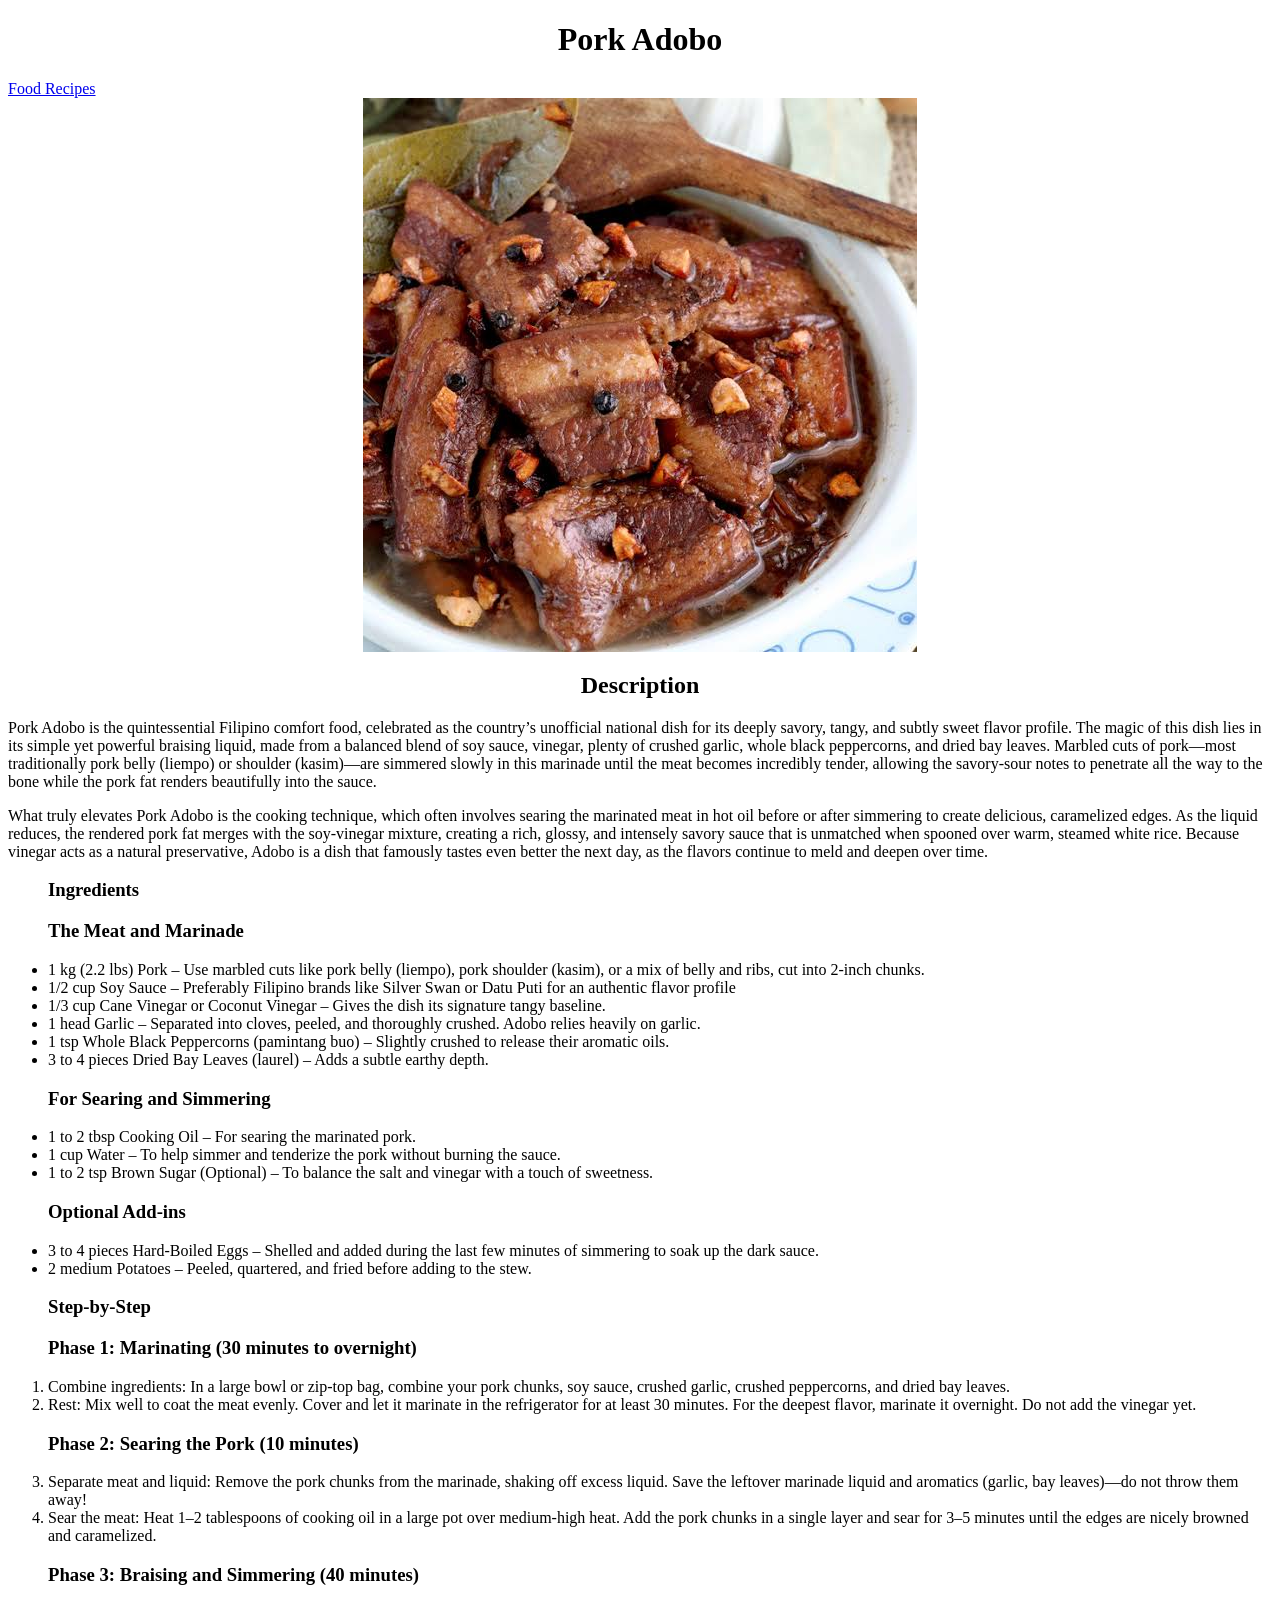
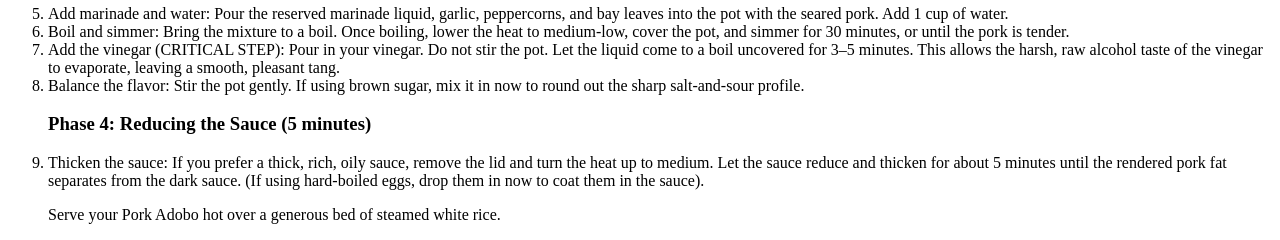
==== adobo.html @ fd629e6e "Add files via upload" ====
<!DOCTYPE html>
<html lang="en">
<head>
    <meta charset="UTF-8">
    <meta name="viewport" content="width=device-width, initial-scale=1.0">
    <title>ADOBO</title>
    <link rel="stylesheet" href="style.css">
</head>
<body>
    <h1 style="text-align: center;">Pork Adobo</h1>
    <a href="index.html">Food Recipes</a>
    <div class="image-container">
    <img src="adobo.jpeg" alt="adobo">
    </div>
    <h2 style="text-align: center;">Description</h2>
    <p>Pork Adobo is the quintessential Filipino comfort food, celebrated as the country’s unofficial national dish for its deeply savory, tangy, and subtly sweet flavor profile. The magic of this dish lies in its simple yet powerful braising liquid, made from a balanced blend of soy sauce, vinegar, plenty of crushed garlic, whole black peppercorns, and dried bay leaves. Marbled cuts of pork—most traditionally pork belly (liempo) or shoulder (kasim)—are simmered slowly in this marinade until the meat becomes incredibly tender, allowing the savory-sour notes to penetrate all the way to the bone while the pork fat renders beautifully into the sauce.</p>
    <p>What truly elevates Pork Adobo is the cooking technique, which often involves searing the marinated meat in hot oil before or after simmering to create delicious, caramelized edges. As the liquid reduces, the rendered pork fat merges with the soy-vinegar mixture, creating a rich, glossy, and intensely savory sauce that is unmatched when spooned over warm, steamed white rice. Because vinegar acts as a natural preservative, Adobo is a dish that famously tastes even better the next day, as the flavors continue to meld and deepen over time.</p>
    <ul>
        <h3>Ingredients</h3>
        <h3>The Meat and Marinade</h3>
        <li>1 kg (2.2 lbs) Pork – Use marbled cuts like pork belly (liempo), pork shoulder (kasim), or a mix of belly and ribs, cut into 2-inch chunks.</li>
        <li>1/2 cup Soy Sauce – Preferably Filipino brands like Silver Swan or Datu Puti for an authentic flavor profile</li>
        <li>1/3 cup Cane Vinegar or Coconut Vinegar – Gives the dish its signature tangy baseline.</li>
        <li>1 head Garlic – Separated into cloves, peeled, and thoroughly crushed. Adobo relies heavily on garlic.</li>
        <li>1 tsp Whole Black Peppercorns (pamintang buo) – Slightly crushed to release their aromatic oils.</li>
        <li>3 to 4 pieces Dried Bay Leaves (laurel) – Adds a subtle earthy depth.</li>
        <h3>For Searing and Simmering</h3>
        <li>1 to 2 tbsp Cooking Oil – For searing the marinated pork.</li>
        <li>1 cup Water – To help simmer and tenderize the pork without burning the sauce.</li>
        <li>1 to 2 tsp Brown Sugar (Optional) – To balance the salt and vinegar with a touch of sweetness.</li>
        <h3>Optional Add-ins</h3>
        <li>3 to 4 pieces Hard-Boiled Eggs – Shelled and added during the last few minutes of simmering to soak up the dark sauce.</li>
        <li>2 medium Potatoes – Peeled, quartered, and fried before adding to the stew.</li>
    </ul>
    <ol>
        <h3>Step-by-Step</h3>
        <h3>Phase 1: Marinating (30 minutes to overnight)</h3>
        <li>Combine ingredients: In a large bowl or zip-top bag, combine your pork chunks, soy sauce, crushed garlic, crushed peppercorns, and dried bay leaves.</li>
        <li>Rest: Mix well to coat the meat evenly. Cover and let it marinate in the refrigerator for at least 30 minutes. For the deepest flavor, marinate it overnight. Do not add the vinegar yet.</li>
        <h3>Phase 2: Searing the Pork (10 minutes)</h3>
        <li>Separate meat and liquid: Remove the pork chunks from the marinade, shaking off excess liquid. Save the leftover marinade liquid and aromatics (garlic, bay leaves)—do not throw them away!</li>
        <li>Sear the meat: Heat 1–2 tablespoons of cooking oil in a large pot over medium-high heat. Add the pork chunks in a single layer and sear for 3–5 minutes until the edges are nicely browned and caramelized.</li>
        <h3>Phase 3: Braising and Simmering (40 minutes)</h3>
        <li>Add marinade and water: Pour the reserved marinade liquid, garlic, peppercorns, and bay leaves into the pot with the seared pork. Add 1 cup of water.</li>
        <li>Boil and simmer: Bring the mixture to a boil. Once boiling, lower the heat to medium-low, cover the pot, and simmer for 30 minutes, or until the pork is tender.</li>
        <li>Add the vinegar (CRITICAL STEP): Pour in your vinegar. Do not stir the pot. Let the liquid come to a boil uncovered for 3–5 minutes. This allows the harsh, raw alcohol taste of the vinegar to evaporate, leaving a smooth, pleasant tang.</li>
        <li>Balance the flavor: Stir the pot gently. If using brown sugar, mix it in now to round out the sharp salt-and-sour profile.</li>
        <h3>Phase 4: Reducing the Sauce (5 minutes)</h3>
        <li>Thicken the sauce: If you prefer a thick, rich, oily sauce, remove the lid and turn the heat up to medium. Let the sauce reduce and thicken for about 5 minutes until the rendered pork fat separates from the dark sauce. (If using hard-boiled eggs, drop them in now to coat them in the sauce).</li>
        <p>Serve your Pork Adobo hot over a generous bed of steamed white rice.</p>
    </ol>
</body>
</html>
---- style.css ----
.image-container {
  display: flex;
  justify-content: center; 
  align-items: center;     
}
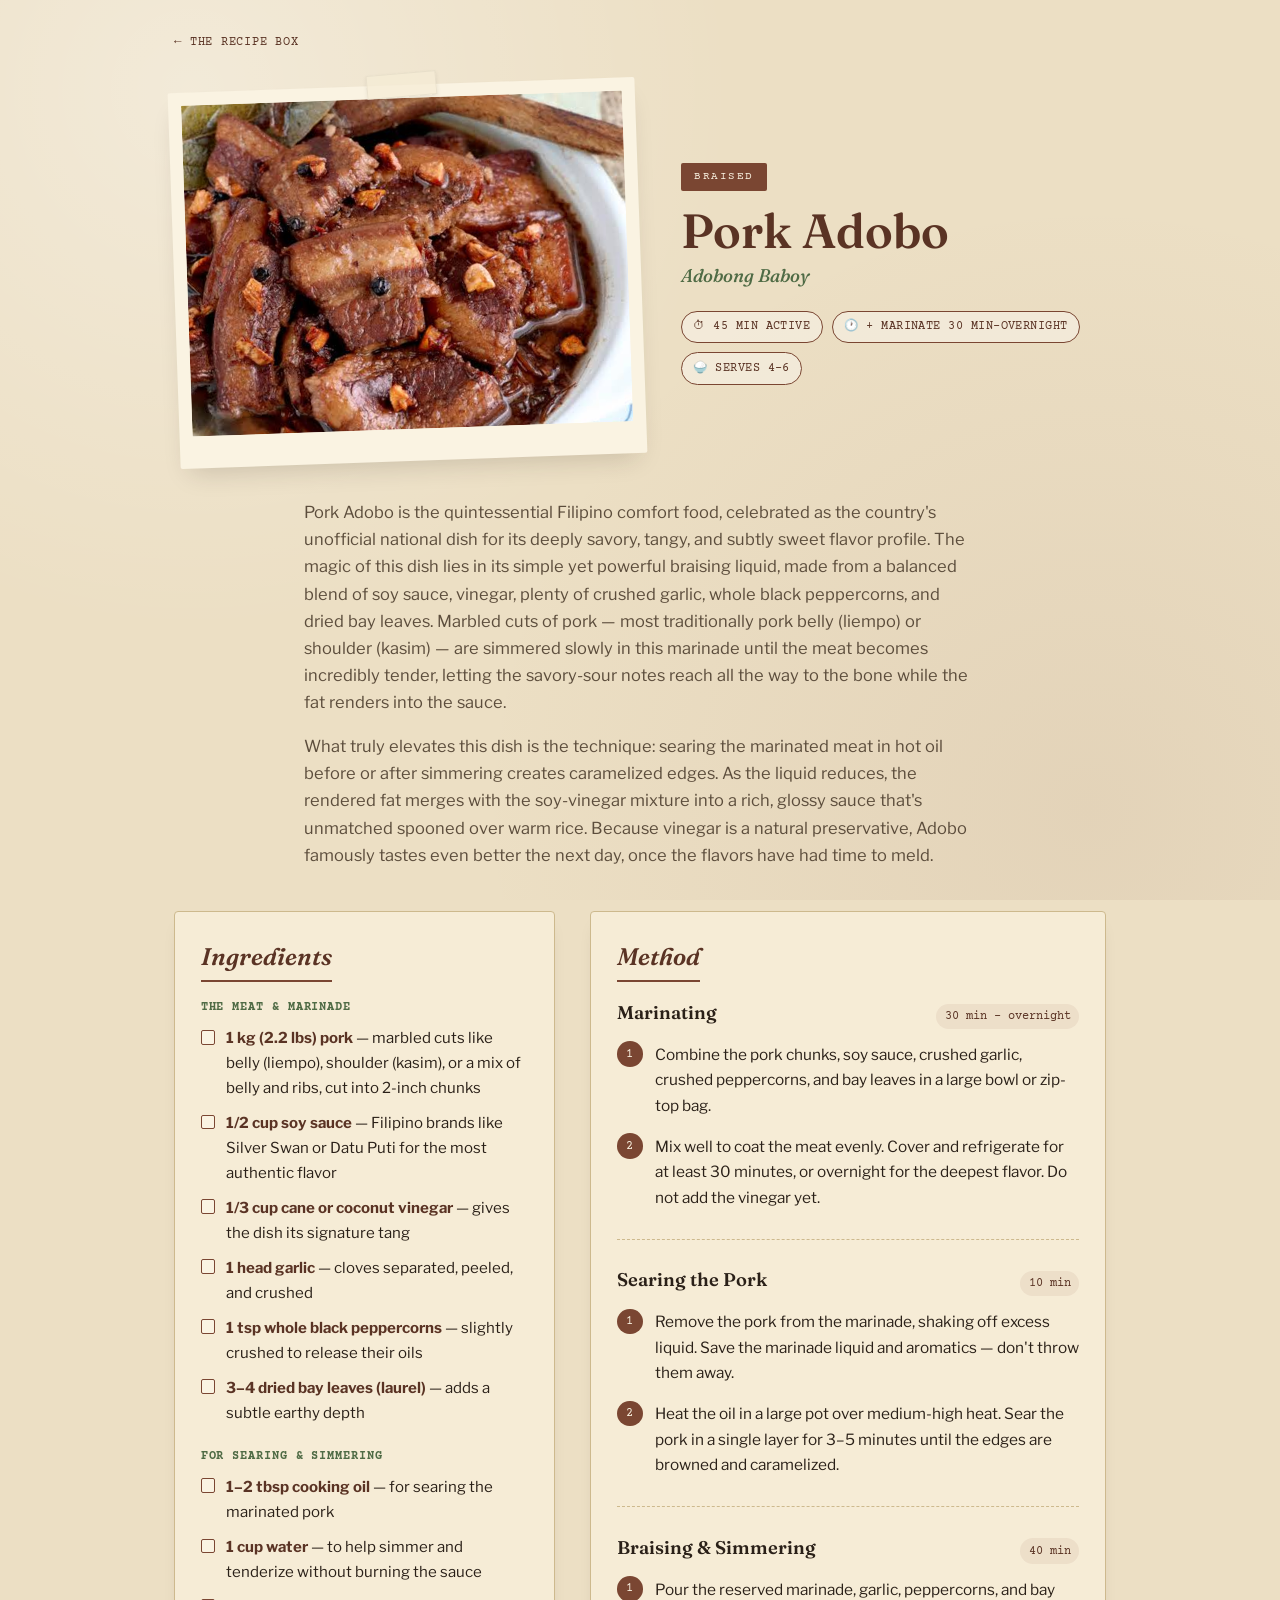
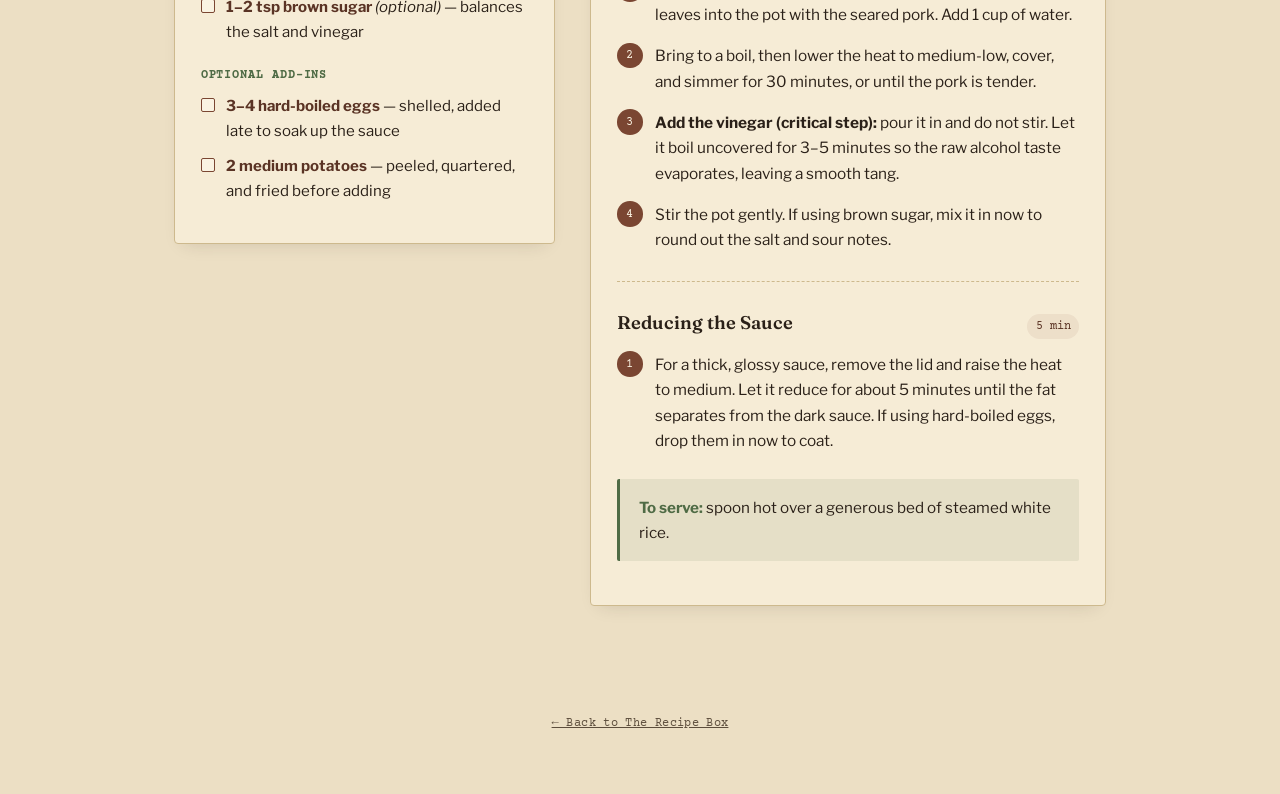
==== commit d4f97fbe: "Add files via upload" ====
--- a/adobo.html
+++ b/adobo.html
@@ -3,51 +3,125 @@
 <head>
     <meta charset="UTF-8">
     <meta name="viewport" content="width=device-width, initial-scale=1.0">
-    <title>ADOBO</title>
+    <title>Pork Adobo — The Recipe Box</title>
+    <meta name="description" content="A step-by-step recipe for Filipino pork adobo, braised in soy sauce, vinegar, and garlic.">
     <link rel="stylesheet" href="style.css">
 </head>
 <body>
-    <h1 style="text-align: center;">Pork Adobo</h1>
-    <a href="index.html">Food Recipes</a>
-    <div class="image-container">
-    <img src="adobo.jpeg" alt="adobo">
-    </div>
-    <h2 style="text-align: center;">Description</h2>
-    <p>Pork Adobo is the quintessential Filipino comfort food, celebrated as the country’s unofficial national dish for its deeply savory, tangy, and subtly sweet flavor profile. The magic of this dish lies in its simple yet powerful braising liquid, made from a balanced blend of soy sauce, vinegar, plenty of crushed garlic, whole black peppercorns, and dried bay leaves. Marbled cuts of pork—most traditionally pork belly (liempo) or shoulder (kasim)—are simmered slowly in this marinade until the meat becomes incredibly tender, allowing the savory-sour notes to penetrate all the way to the bone while the pork fat renders beautifully into the sauce.</p>
-    <p>What truly elevates Pork Adobo is the cooking technique, which often involves searing the marinated meat in hot oil before or after simmering to create delicious, caramelized edges. As the liquid reduces, the rendered pork fat merges with the soy-vinegar mixture, creating a rich, glossy, and intensely savory sauce that is unmatched when spooned over warm, steamed white rice. Because vinegar acts as a natural preservative, Adobo is a dish that famously tastes even better the next day, as the flavors continue to meld and deepen over time.</p>
-    <ul>
-        <h3>Ingredients</h3>
-        <h3>The Meat and Marinade</h3>
-        <li>1 kg (2.2 lbs) Pork – Use marbled cuts like pork belly (liempo), pork shoulder (kasim), or a mix of belly and ribs, cut into 2-inch chunks.</li>
-        <li>1/2 cup Soy Sauce – Preferably Filipino brands like Silver Swan or Datu Puti for an authentic flavor profile</li>
-        <li>1/3 cup Cane Vinegar or Coconut Vinegar – Gives the dish its signature tangy baseline.</li>
-        <li>1 head Garlic – Separated into cloves, peeled, and thoroughly crushed. Adobo relies heavily on garlic.</li>
-        <li>1 tsp Whole Black Peppercorns (pamintang buo) – Slightly crushed to release their aromatic oils.</li>
-        <li>3 to 4 pieces Dried Bay Leaves (laurel) – Adds a subtle earthy depth.</li>
-        <h3>For Searing and Simmering</h3>
-        <li>1 to 2 tbsp Cooking Oil – For searing the marinated pork.</li>
-        <li>1 cup Water – To help simmer and tenderize the pork without burning the sauce.</li>
-        <li>1 to 2 tsp Brown Sugar (Optional) – To balance the salt and vinegar with a touch of sweetness.</li>
-        <h3>Optional Add-ins</h3>
-        <li>3 to 4 pieces Hard-Boiled Eggs – Shelled and added during the last few minutes of simmering to soak up the dark sauce.</li>
-        <li>2 medium Potatoes – Peeled, quartered, and fried before adding to the stew.</li>
-    </ul>
-    <ol>
-        <h3>Step-by-Step</h3>
-        <h3>Phase 1: Marinating (30 minutes to overnight)</h3>
-        <li>Combine ingredients: In a large bowl or zip-top bag, combine your pork chunks, soy sauce, crushed garlic, crushed peppercorns, and dried bay leaves.</li>
-        <li>Rest: Mix well to coat the meat evenly. Cover and let it marinate in the refrigerator for at least 30 minutes. For the deepest flavor, marinate it overnight. Do not add the vinegar yet.</li>
-        <h3>Phase 2: Searing the Pork (10 minutes)</h3>
-        <li>Separate meat and liquid: Remove the pork chunks from the marinade, shaking off excess liquid. Save the leftover marinade liquid and aromatics (garlic, bay leaves)—do not throw them away!</li>
-        <li>Sear the meat: Heat 1–2 tablespoons of cooking oil in a large pot over medium-high heat. Add the pork chunks in a single layer and sear for 3–5 minutes until the edges are nicely browned and caramelized.</li>
-        <h3>Phase 3: Braising and Simmering (40 minutes)</h3>
-        <li>Add marinade and water: Pour the reserved marinade liquid, garlic, peppercorns, and bay leaves into the pot with the seared pork. Add 1 cup of water.</li>
-        <li>Boil and simmer: Bring the mixture to a boil. Once boiling, lower the heat to medium-low, cover the pot, and simmer for 30 minutes, or until the pork is tender.</li>
-        <li>Add the vinegar (CRITICAL STEP): Pour in your vinegar. Do not stir the pot. Let the liquid come to a boil uncovered for 3–5 minutes. This allows the harsh, raw alcohol taste of the vinegar to evaporate, leaving a smooth, pleasant tang.</li>
-        <li>Balance the flavor: Stir the pot gently. If using brown sugar, mix it in now to round out the sharp salt-and-sour profile.</li>
-        <h3>Phase 4: Reducing the Sauce (5 minutes)</h3>
-        <li>Thicken the sauce: If you prefer a thick, rich, oily sauce, remove the lid and turn the heat up to medium. Let the sauce reduce and thicken for about 5 minutes until the rendered pork fat separates from the dark sauce. (If using hard-boiled eggs, drop them in now to coat them in the sauce).</li>
-        <p>Serve your Pork Adobo hot over a generous bed of steamed white rice.</p>
-    </ol>
+    <nav class="site-nav">
+        <a class="back-link" href="index.html">← The Recipe Box</a>
+    </nav>
+
+    <section class="recipe-hero">
+        <div class="polaroid">
+            <div class="tape"></div>
+            <img src="adobo.jpeg" alt="A pot of glossy pork adobo simmering in dark soy-vinegar sauce">
+        </div>
+        <div class="intro">
+            <span class="tab">Braised</span>
+            <h1>Pork Adobo</h1>
+            <p class="native-name">Adobong Baboy</p>
+            <div class="stamp-row">
+                <span class="stamp">⏱ 45 min active</span>
+                <span class="stamp">🕐 + marinate 30 min–overnight</span>
+                <span class="stamp">🍚 Serves 4–6</span>
+            </div>
+        </div>
+    </section>
+
+    <section class="description">
+        <p>Pork Adobo is the quintessential Filipino comfort food, celebrated as the country's unofficial national dish for its deeply savory, tangy, and subtly sweet flavor profile. The magic of this dish lies in its simple yet powerful braising liquid, made from a balanced blend of soy sauce, vinegar, plenty of crushed garlic, whole black peppercorns, and dried bay leaves. Marbled cuts of pork — most traditionally pork belly (liempo) or shoulder (kasim) — are simmered slowly in this marinade until the meat becomes incredibly tender, letting the savory-sour notes reach all the way to the bone while the fat renders into the sauce.</p>
+        <p>What truly elevates this dish is the technique: searing the marinated meat in hot oil before or after simmering creates caramelized edges. As the liquid reduces, the rendered fat merges with the soy-vinegar mixture into a rich, glossy sauce that's unmatched spooned over warm rice. Because vinegar is a natural preservative, Adobo famously tastes even better the next day, once the flavors have had time to meld.</p>
+    </section>
+
+    <section class="recipe-body">
+        <div class="panel ingredients">
+            <h2>Ingredients</h2>
+
+            <div class="ing-group">
+                <h3>The Meat &amp; Marinade</h3>
+                <ul>
+                    <li><b>1 kg (2.2 lbs) pork</b> — marbled cuts like belly (liempo), shoulder (kasim), or a mix of belly and ribs, cut into 2-inch chunks</li>
+                    <li><b>1/2 cup soy sauce</b> — Filipino brands like Silver Swan or Datu Puti for the most authentic flavor</li>
+                    <li><b>1/3 cup cane or coconut vinegar</b> — gives the dish its signature tang</li>
+                    <li><b>1 head garlic</b> — cloves separated, peeled, and crushed</li>
+                    <li><b>1 tsp whole black peppercorns</b> — slightly crushed to release their oils</li>
+                    <li><b>3–4 dried bay leaves (laurel)</b> — adds a subtle earthy depth</li>
+                </ul>
+            </div>
+
+            <div class="ing-group">
+                <h3>For Searing &amp; Simmering</h3>
+                <ul>
+                    <li><b>1–2 tbsp cooking oil</b> — for searing the marinated pork</li>
+                    <li><b>1 cup water</b> — to help simmer and tenderize without burning the sauce</li>
+                    <li><b>1–2 tsp brown sugar</b> <i>(optional)</i> — balances the salt and vinegar</li>
+                </ul>
+            </div>
+
+            <div class="ing-group">
+                <h3>Optional Add-ins</h3>
+                <ul>
+                    <li><b>3–4 hard-boiled eggs</b> — shelled, added late to soak up the sauce</li>
+                    <li><b>2 medium potatoes</b> — peeled, quartered, and fried before adding</li>
+                </ul>
+            </div>
+        </div>
+
+        <div class="panel steps">
+            <h2>Method</h2>
+
+            <div class="phase">
+                <div class="phase-head">
+                    <h3>Marinating</h3>
+                    <span class="time">30 min – overnight</span>
+                </div>
+                <ol>
+                    <li>Combine the pork chunks, soy sauce, crushed garlic, crushed peppercorns, and bay leaves in a large bowl or zip-top bag.</li>
+                    <li>Mix well to coat the meat evenly. Cover and refrigerate for at least 30 minutes, or overnight for the deepest flavor. Do not add the vinegar yet.</li>
+                </ol>
+            </div>
+
+            <div class="phase">
+                <div class="phase-head">
+                    <h3>Searing the Pork</h3>
+                    <span class="time">10 min</span>
+                </div>
+                <ol>
+                    <li>Remove the pork from the marinade, shaking off excess liquid. Save the marinade liquid and aromatics — don't throw them away.</li>
+                    <li>Heat the oil in a large pot over medium-high heat. Sear the pork in a single layer for 3–5 minutes until the edges are browned and caramelized.</li>
+                </ol>
+            </div>
+
+            <div class="phase">
+                <div class="phase-head">
+                    <h3>Braising &amp; Simmering</h3>
+                    <span class="time">40 min</span>
+                </div>
+                <ol>
+                    <li>Pour the reserved marinade, garlic, peppercorns, and bay leaves into the pot with the seared pork. Add 1 cup of water.</li>
+                    <li>Bring to a boil, then lower the heat to medium-low, cover, and simmer for 30 minutes, or until the pork is tender.</li>
+                    <li><b>Add the vinegar (critical step):</b> pour it in and do not stir. Let it boil uncovered for 3–5 minutes so the raw alcohol taste evaporates, leaving a smooth tang.</li>
+                    <li>Stir the pot gently. If using brown sugar, mix it in now to round out the salt and sour notes.</li>
+                </ol>
+            </div>
+
+            <div class="phase">
+                <div class="phase-head">
+                    <h3>Reducing the Sauce</h3>
+                    <span class="time">5 min</span>
+                </div>
+                <ol>
+                    <li>For a thick, glossy sauce, remove the lid and raise the heat to medium. Let it reduce for about 5 minutes until the fat separates from the dark sauce. If using hard-boiled eggs, drop them in now to coat.</li>
+                </ol>
+            </div>
+
+            <p class="serve-note"><b>To serve:</b> spoon hot over a generous bed of steamed white rice.</p>
+        </div>
+    </section>
+
+    <footer class="site-footer">
+        <p><a href="index.html">← Back to The Recipe Box</a></p>
+    </footer>
 </body>
-</html>+</html>
--- a/style.css
+++ b/style.css
@@ -1,5 +1,583 @@
-.image-container {
-  display: flex;
-  justify-content: center; 
-  align-items: center;     
-}
+@import url('https://fonts.googleapis.com/css2?family=Fraunces:ital,opsz,wght@0,9..144,400;0,9..144,600;0,9..144,700;1,9..144,500;1,9..144,600&family=Libre+Franklin:wght@400;500;600;700&family=Courier+Prime:wght@400;700&display=swap');
+
+/* ---------------------------------------------
+   Tokens
+--------------------------------------------- */
+:root {
+  --paper: #ecdfc4;
+  --paper-light: #faf3e2;
+  --paper-card: #f6ecd6;
+  --ink: #2a2018;
+  --ink-soft: #5c4d3c;
+  --brown: #7a4632;
+  --brown-dark: #5a3324;
+  --green: #4f6b45;
+  --red: #b23a2e;
+  --line: #cdb98d;
+  --shadow: rgba(42, 32, 24, 0.18);
+
+  --font-display: 'Fraunces', serif;
+  --font-body: 'Libre Franklin', sans-serif;
+  --font-label: 'Courier Prime', monospace;
+}
+
+* {
+  box-sizing: border-box;
+}
+
+html {
+  scroll-behavior: smooth;
+}
+
+body {
+  margin: 0;
+  font-family: var(--font-body);
+  color: var(--ink);
+  background-color: var(--paper);
+  background-image:
+    radial-gradient(circle at 15% 10%, rgba(255,255,255,0.35), transparent 40%),
+    radial-gradient(circle at 85% 90%, rgba(122,70,50,0.08), transparent 45%);
+  background-attachment: fixed;
+  line-height: 1.65;
+}
+
+a {
+  color: inherit;
+}
+
+img {
+  max-width: 100%;
+  display: block;
+}
+
+/* ---------------------------------------------
+   Top nav
+--------------------------------------------- */
+.site-nav {
+  display: flex;
+  align-items: center;
+  justify-content: space-between;
+  max-width: 980px;
+  margin: 0 auto;
+  padding: 1.5rem 1.5rem 0;
+}
+
+.site-nav .mark {
+  font-family: var(--font-label);
+  font-size: 0.78rem;
+  letter-spacing: 0.12em;
+  text-transform: uppercase;
+  color: var(--brown-dark);
+  text-decoration: none;
+  border-bottom: 1px solid transparent;
+}
+
+.site-nav .mark:hover {
+  border-bottom-color: var(--brown-dark);
+}
+
+.back-link {
+  display: inline-flex;
+  align-items: center;
+  gap: 0.4rem;
+  font-family: var(--font-label);
+  font-size: 0.78rem;
+  letter-spacing: 0.06em;
+  text-transform: uppercase;
+  text-decoration: none;
+  color: var(--brown-dark);
+  padding: 0.5rem 0;
+}
+
+.back-link:hover {
+  text-decoration: underline;
+}
+
+/* ---------------------------------------------
+   Hero (index page)
+--------------------------------------------- */
+.hero {
+  max-width: 980px;
+  margin: 0 auto;
+  padding: 3rem 1.5rem 2rem;
+  text-align: center;
+}
+
+.hero .eyebrow {
+  font-family: var(--font-label);
+  font-size: 0.8rem;
+  letter-spacing: 0.18em;
+  text-transform: uppercase;
+  color: var(--brown);
+  display: inline-block;
+  padding-bottom: 0.6rem;
+}
+
+.hero h1 {
+  font-family: var(--font-display);
+  font-optical-sizing: auto;
+  font-weight: 600;
+  font-size: clamp(2.4rem, 5vw, 3.6rem);
+  margin: 0 0 0.75rem;
+  color: var(--brown-dark);
+}
+
+.hero h1 em {
+  font-style: italic;
+  font-weight: 500;
+  color: var(--green);
+}
+
+.hero p.lede {
+  max-width: 46ch;
+  margin: 0 auto;
+  font-size: 1.08rem;
+  color: var(--ink-soft);
+}
+
+.hero .divider {
+  width: 64px;
+  height: 2px;
+  background: var(--line);
+  margin: 1.6rem auto 0;
+  position: relative;
+}
+
+.hero .divider::before {
+  content: '❧';
+  position: absolute;
+  left: 50%;
+  top: 50%;
+  transform: translate(-50%, -55%);
+  background: var(--paper);
+  padding: 0 0.6rem;
+  color: var(--brown);
+  font-size: 1.1rem;
+}
+
+/* ---------------------------------------------
+   Recipe box grid (index page)
+--------------------------------------------- */
+main {
+  max-width: 980px;
+  margin: 0 auto;
+  padding: 1rem 1.5rem 5rem;
+}
+
+.recipe-box {
+  display: grid;
+  grid-template-columns: repeat(auto-fit, minmax(240px, 1fr));
+  gap: 2.2rem 1.8rem;
+  padding-top: 1rem;
+}
+
+.recipe-card {
+  --tilt: -1.2deg;
+  display: flex;
+  flex-direction: column;
+  background: var(--paper-card);
+  border-radius: 3px;
+  text-decoration: none;
+  color: var(--ink);
+  box-shadow: 0 10px 22px -10px var(--shadow), 0 2px 0 rgba(255,255,255,0.4) inset;
+  border: 1px solid var(--line);
+  transform: rotate(var(--tilt));
+  transition: transform 0.25s ease, box-shadow 0.25s ease;
+  position: relative;
+  overflow: hidden;
+}
+
+.recipe-card:nth-child(2) { --tilt: 1deg; }
+.recipe-card:nth-child(3) { --tilt: -0.6deg; }
+
+.recipe-card:hover,
+.recipe-card:focus-visible {
+  transform: rotate(0deg) translateY(-6px);
+  box-shadow: 0 20px 30px -12px var(--shadow), 0 2px 0 rgba(255,255,255,0.4) inset;
+}
+
+.recipe-card .tab {
+  font-family: var(--font-label);
+  font-size: 0.68rem;
+  letter-spacing: 0.14em;
+  text-transform: uppercase;
+  color: var(--paper-light);
+  background: var(--brown);
+  padding: 0.35rem 0.9rem;
+  align-self: flex-start;
+  border-radius: 0 0 6px 0;
+}
+
+.recipe-card .thumb {
+  aspect-ratio: 4 / 3;
+  overflow: hidden;
+  margin: 0 1rem;
+  margin-top: 0.9rem;
+  border-radius: 2px;
+  box-shadow: 0 6px 14px -6px var(--shadow);
+  border: 6px solid var(--paper-light);
+  border-bottom-width: 18px;
+}
+
+.recipe-card .thumb img {
+  width: 100%;
+  height: 100%;
+  object-fit: cover;
+}
+
+.recipe-card .card-body {
+  padding: 1rem 1.25rem 1.4rem;
+  flex: 1;
+  display: flex;
+  flex-direction: column;
+}
+
+.recipe-card h2 {
+  font-family: var(--font-display);
+  font-style: italic;
+  font-weight: 600;
+  font-size: 1.5rem;
+  margin: 0 0 0.15rem;
+  color: var(--brown-dark);
+}
+
+.recipe-card .subtitle {
+  font-size: 0.85rem;
+  color: var(--ink-soft);
+  margin: 0 0 0.7rem;
+}
+
+.recipe-card .teaser {
+  font-size: 0.92rem;
+  color: var(--ink-soft);
+  margin: 0 0 1rem;
+  flex: 1;
+}
+
+.recipe-card .meta {
+  display: flex;
+  gap: 0.9rem;
+  font-family: var(--font-label);
+  font-size: 0.72rem;
+  color: var(--brown-dark);
+  border-top: 1px dashed var(--line);
+  padding-top: 0.7rem;
+  margin-bottom: 0.7rem;
+}
+
+.recipe-card .go {
+  font-family: var(--font-label);
+  font-size: 0.78rem;
+  letter-spacing: 0.05em;
+  text-transform: uppercase;
+  color: var(--green);
+}
+
+.recipe-card .go::after {
+  content: ' →';
+}
+
+/* ---------------------------------------------
+   Footer
+--------------------------------------------- */
+.site-footer {
+  max-width: 980px;
+  margin: 0 auto;
+  padding: 2rem 1.5rem 3rem;
+  text-align: center;
+  font-family: var(--font-label);
+  font-size: 0.75rem;
+  color: var(--ink-soft);
+  letter-spacing: 0.03em;
+}
+
+/* ---------------------------------------------
+   Recipe detail page
+--------------------------------------------- */
+.recipe-hero {
+  max-width: 980px;
+  margin: 0 auto;
+  padding: 1.5rem 1.5rem 0;
+  display: grid;
+  grid-template-columns: 1.1fr 1fr;
+  gap: 2.5rem;
+  align-items: center;
+}
+
+.recipe-hero .polaroid {
+  background: var(--paper-light);
+  padding: 0.8rem 0.8rem 2rem;
+  box-shadow: 0 14px 26px -10px var(--shadow);
+  transform: rotate(-2deg);
+  border-radius: 2px;
+  position: relative;
+}
+
+.recipe-hero .polaroid img {
+  aspect-ratio: 4/3;
+  object-fit: cover;
+  border-radius: 1px;
+}
+
+.recipe-hero .polaroid .tape {
+  position: absolute;
+  width: 70px;
+  height: 24px;
+  background: rgba(246, 236, 214, 0.75);
+  border: 1px solid rgba(0,0,0,0.05);
+  top: -12px;
+  left: 50%;
+  transform: translateX(-50%) rotate(-3deg);
+  box-shadow: 0 2px 4px rgba(0,0,0,0.08);
+}
+
+.recipe-hero .intro .tab {
+  font-family: var(--font-label);
+  font-size: 0.7rem;
+  letter-spacing: 0.14em;
+  text-transform: uppercase;
+  color: var(--paper-light);
+  background: var(--brown);
+  padding: 0.3rem 0.8rem;
+  border-radius: 2px;
+  display: inline-block;
+  margin-bottom: 0.9rem;
+}
+
+.recipe-hero h1 {
+  font-family: var(--font-display);
+  font-weight: 600;
+  font-size: clamp(2.1rem, 4.4vw, 3rem);
+  margin: 0 0 0.25rem;
+  color: var(--brown-dark);
+  line-height: 1.08;
+}
+
+.recipe-hero .native-name {
+  font-family: var(--font-display);
+  font-style: italic;
+  font-weight: 500;
+  font-size: 1.15rem;
+  color: var(--green);
+  margin: 0 0 1rem;
+}
+
+.recipe-hero .stamp-row {
+  display: flex;
+  flex-wrap: wrap;
+  gap: 0.6rem;
+  margin-top: 1.2rem;
+}
+
+.stamp {
+  font-family: var(--font-label);
+  font-size: 0.72rem;
+  letter-spacing: 0.04em;
+  text-transform: uppercase;
+  border: 1px solid var(--brown);
+  color: var(--brown-dark);
+  padding: 0.35rem 0.7rem;
+  border-radius: 999px;
+  background: rgba(255,255,255,0.35);
+}
+
+/* ---------------------------------------------
+   Description
+--------------------------------------------- */
+.description {
+  max-width: 720px;
+  margin: 2.4rem auto 0;
+  padding: 0 1.5rem;
+  font-size: 1.03rem;
+  color: var(--ink-soft);
+}
+
+.description p + p {
+  margin-top: 1rem;
+}
+
+/* ---------------------------------------------
+   Ingredients + steps layout
+--------------------------------------------- */
+.recipe-body {
+  max-width: 980px;
+  margin: 2.6rem auto 0;
+  padding: 0 1.5rem 4rem;
+  display: grid;
+  grid-template-columns: 0.85fr 1.15fr;
+  gap: 2.2rem;
+  align-items: start;
+}
+
+.panel {
+  background: var(--paper-card);
+  border: 1px solid var(--line);
+  border-radius: 4px;
+  box-shadow: 0 8px 18px -10px var(--shadow);
+  padding: 1.6rem 1.6rem 1.8rem;
+}
+
+.panel h2 {
+  font-family: var(--font-display);
+  font-weight: 600;
+  font-style: italic;
+  font-size: 1.5rem;
+  margin: 0 0 1rem;
+  color: var(--brown-dark);
+  border-bottom: 2px solid var(--brown);
+  display: inline-block;
+  padding-bottom: 0.2rem;
+}
+
+.ing-group + .ing-group {
+  margin-top: 1.3rem;
+}
+
+.ing-group h3 {
+  font-family: var(--font-label);
+  font-size: 0.72rem;
+  letter-spacing: 0.08em;
+  text-transform: uppercase;
+  color: var(--green);
+  margin: 0 0 0.6rem;
+}
+
+.ing-group ul {
+  list-style: none;
+  margin: 0;
+  padding: 0;
+}
+
+.ing-group li {
+  position: relative;
+  padding-left: 1.6rem;
+  margin-bottom: 0.65rem;
+  font-size: 0.94rem;
+  color: var(--ink);
+}
+
+.ing-group li::before {
+  content: '';
+  position: absolute;
+  left: 0;
+  top: 0.22em;
+  width: 0.85em;
+  height: 0.85em;
+  border: 1.5px solid var(--brown);
+  border-radius: 2px;
+  background: var(--paper-light);
+}
+
+.ing-group li b {
+  color: var(--brown-dark);
+  font-weight: 700;
+}
+
+/* Steps timeline */
+.phase + .phase {
+  margin-top: 1.8rem;
+  padding-top: 1.6rem;
+  border-top: 1px dashed var(--line);
+}
+
+.phase-head {
+  display: flex;
+  align-items: baseline;
+  justify-content: space-between;
+  gap: 0.8rem;
+  margin-bottom: 0.8rem;
+}
+
+.phase-head h3 {
+  font-family: var(--font-display);
+  font-weight: 600;
+  font-size: 1.15rem;
+  margin: 0;
+  color: var(--ink);
+}
+
+.phase-head .time {
+  font-family: var(--font-label);
+  font-size: 0.72rem;
+  color: var(--brown-dark);
+  white-space: nowrap;
+  background: rgba(122,70,50,0.08);
+  padding: 0.2rem 0.55rem;
+  border-radius: 999px;
+}
+
+.phase ol {
+  list-style: none;
+  margin: 0;
+  padding: 0;
+  counter-reset: step;
+}
+
+.phase ol li {
+  counter-increment: step;
+  position: relative;
+  padding-left: 2.4rem;
+  margin-bottom: 1rem;
+  font-size: 0.96rem;
+}
+
+.phase ol li::before {
+  content: counter(step);
+  position: absolute;
+  left: 0;
+  top: -0.05em;
+  width: 1.6rem;
+  height: 1.6rem;
+  border-radius: 50%;
+  background: var(--brown);
+  color: var(--paper-light);
+  font-family: var(--font-label);
+  font-size: 0.78rem;
+  display: flex;
+  align-items: center;
+  justify-content: center;
+}
+
+.serve-note {
+  margin-top: 1.6rem;
+  padding: 1rem 1.2rem;
+  background: rgba(79, 107, 69, 0.1);
+  border-left: 3px solid var(--green);
+  border-radius: 2px;
+  font-size: 0.95rem;
+  color: var(--ink);
+}
+
+.serve-note b {
+  color: var(--green);
+}
+
+/* ---------------------------------------------
+   Responsive
+--------------------------------------------- */
+@media (max-width: 800px) {
+  .recipe-hero {
+    grid-template-columns: 1fr;
+  }
+  .recipe-hero .polaroid {
+    max-width: 340px;
+    margin: 0 auto;
+  }
+  .recipe-body {
+    grid-template-columns: 1fr;
+  }
+}
+
+/* Reduced motion */
+@media (prefers-reduced-motion: reduce) {
+  * {
+    transition: none !important;
+  }
+}
+
+/* Focus visibility */
+a:focus-visible,
+.recipe-card:focus-visible {
+  outline: 2px solid var(--brown);
+  outline-offset: 3px;
+}
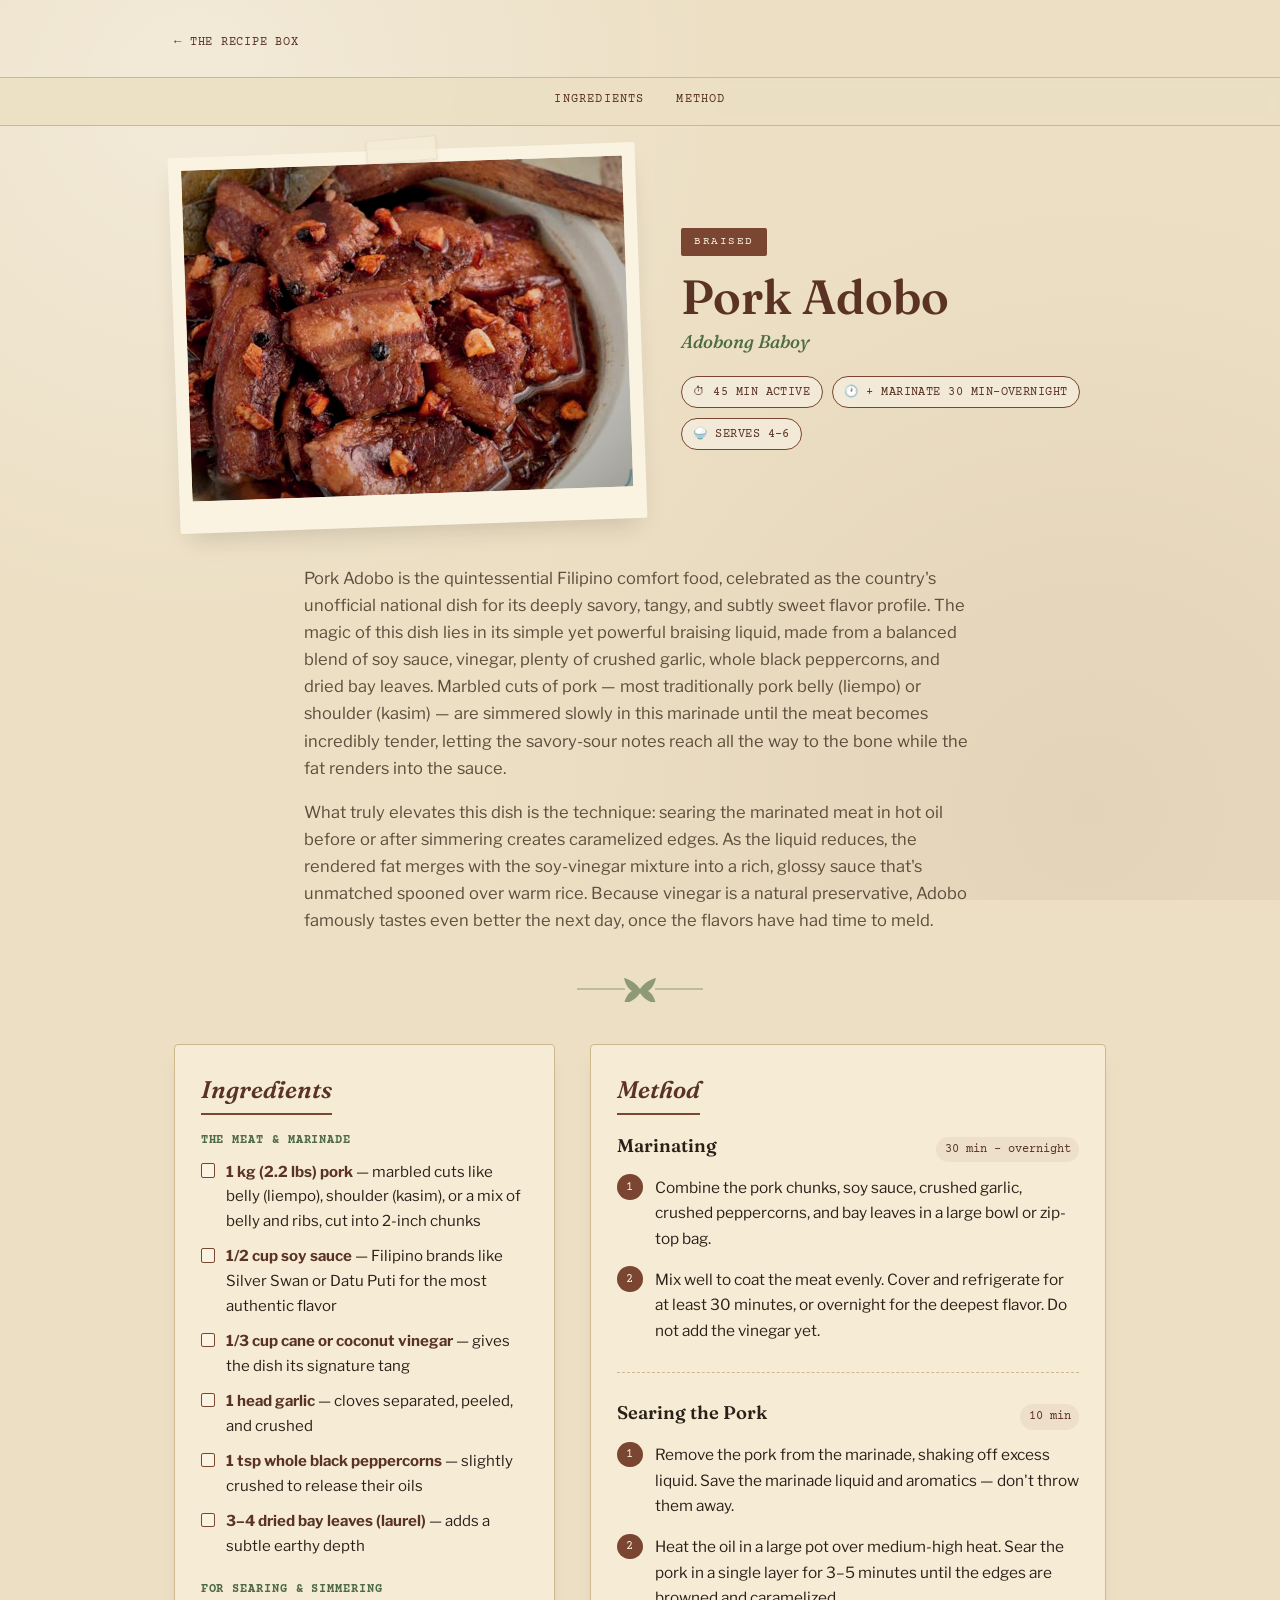
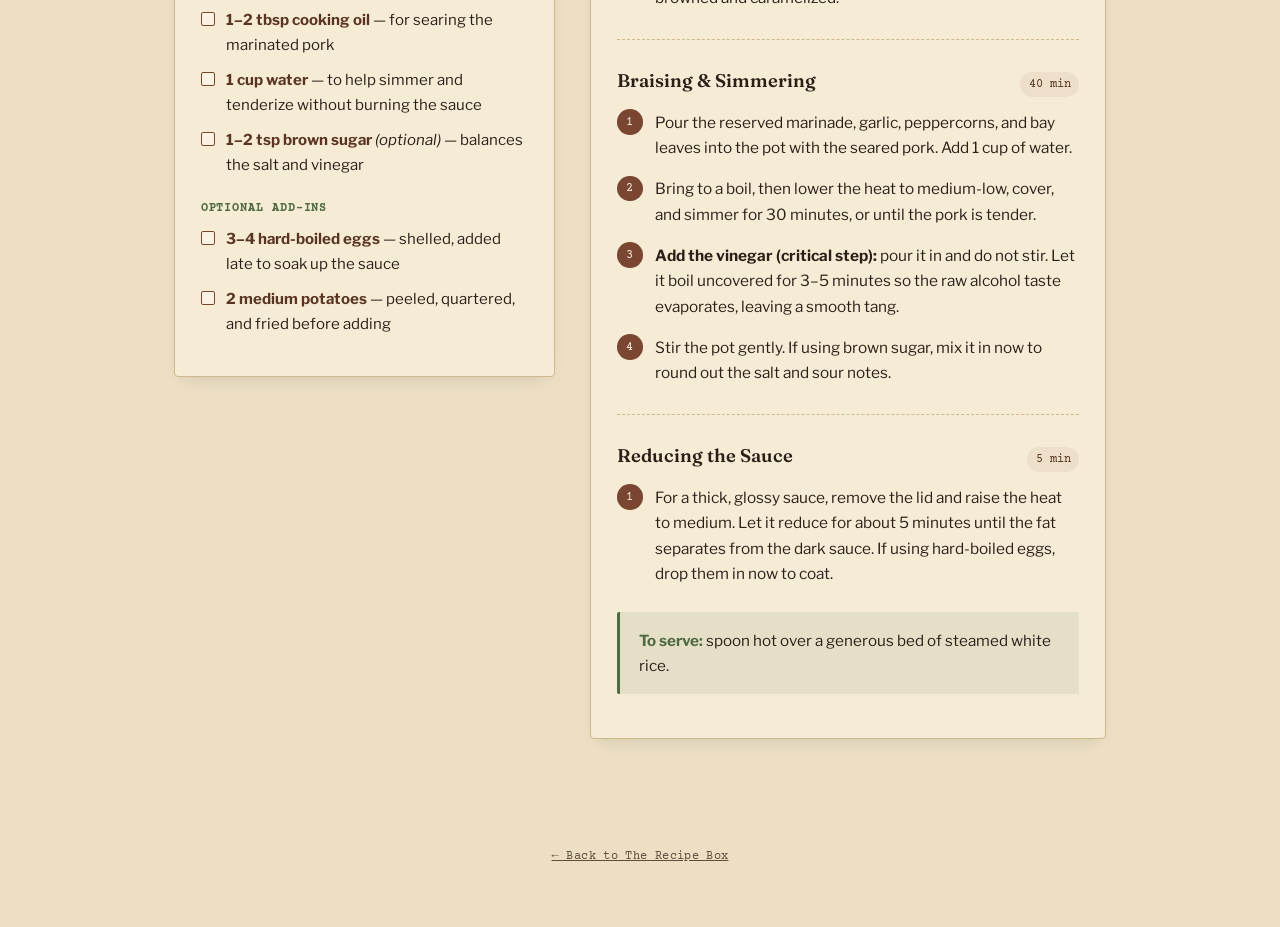
==== commit 8111f9c3: "Rename adobo (1).html to adobo.html" ====
--- a/adobo.html
+++ b/adobo.html
@@ -11,11 +11,17 @@
     <nav class="site-nav">
         <a class="back-link" href="index.html">← The Recipe Box</a>
     </nav>
+    <nav class="quick-nav" aria-label="Jump to section">
+        <a href="#ingredients">Ingredients</a>
+        <a href="#method">Method</a>
+    </nav>
 
     <section class="recipe-hero">
         <div class="polaroid">
             <div class="tape"></div>
-            <img src="adobo.jpeg" alt="A pot of glossy pork adobo simmering in dark soy-vinegar sauce">
+            <div class="photo">
+                <img src="adobo.jpeg" alt="A pot of glossy pork adobo simmering in dark soy-vinegar sauce">
+            </div>
         </div>
         <div class="intro">
             <span class="tab">Braised</span>
@@ -34,8 +40,16 @@
         <p>What truly elevates this dish is the technique: searing the marinated meat in hot oil before or after simmering creates caramelized edges. As the liquid reduces, the rendered fat merges with the soy-vinegar mixture into a rich, glossy sauce that's unmatched spooned over warm rice. Because vinegar is a natural preservative, Adobo famously tastes even better the next day, once the flavors have had time to meld.</p>
     </section>
 
+    <div class="leaf-divider" aria-hidden="true">
+        <svg viewBox="0 0 130 26" fill="none" xmlns="http://www.w3.org/2000/svg">
+            <path d="M2 13 H50" stroke="currentColor" stroke-width="1"/>
+            <path d="M80 13 H128" stroke="currentColor" stroke-width="1"/>
+            <path d="M65 13c-6-9-16-11-16-11s2 10 8 13c-6 3-8 13-8 13s10-2 16-11c6 9 16 11 16 11s-2-10-8-13c6-3 8-13 8-13s-10 2-16 11z" fill="currentColor"/>
+        </svg>
+    </div>
+
     <section class="recipe-body">
-        <div class="panel ingredients">
+        <div class="panel ingredients" id="ingredients">
             <h2>Ingredients</h2>
 
             <div class="ing-group">
@@ -68,7 +82,7 @@
             </div>
         </div>
 
-        <div class="panel steps">
+        <div class="panel steps" id="method">
             <h2>Method</h2>
 
             <div class="phase">
--- a/style.css
+++ b/style.css
@@ -93,6 +93,52 @@
   text-decoration: underline;
 }
 
+.quick-nav {
+  position: sticky;
+  top: 0;
+  z-index: 20;
+  display: flex;
+  justify-content: center;
+  gap: 2rem;
+  margin-top: 1rem;
+  padding: 0.75rem 1rem;
+  background: rgba(236, 223, 196, 0.9);
+  backdrop-filter: blur(6px);
+  -webkit-backdrop-filter: blur(6px);
+  border-top: 1px solid var(--line);
+  border-bottom: 1px solid var(--line);
+}
+
+.quick-nav a {
+  font-family: var(--font-label);
+  font-size: 0.74rem;
+  letter-spacing: 0.1em;
+  text-transform: uppercase;
+  text-decoration: none;
+  color: var(--brown-dark);
+  padding-bottom: 3px;
+  border-bottom: 1px solid transparent;
+}
+
+.quick-nav a:hover,
+.quick-nav a:focus-visible {
+  border-bottom-color: var(--brown-dark);
+}
+
+.leaf-divider {
+  display: flex;
+  justify-content: center;
+  margin: 2.6rem auto 0;
+  max-width: 980px;
+  opacity: 0.6;
+  color: var(--green);
+}
+
+.leaf-divider svg {
+  width: 130px;
+  height: 26px;
+}
+
 /* ---------------------------------------------
    Hero (index page)
 --------------------------------------------- */
@@ -217,12 +263,25 @@
   box-shadow: 0 6px 14px -6px var(--shadow);
   border: 6px solid var(--paper-light);
   border-bottom-width: 18px;
+  position: relative;
 }
 
 .recipe-card .thumb img {
   width: 100%;
   height: 100%;
   object-fit: cover;
+  filter: sepia(0.2) saturate(1.3) contrast(1.08) brightness(0.96) hue-rotate(-8deg);
+}
+
+.recipe-card .thumb::after {
+  content: '';
+  position: absolute;
+  inset: 0;
+  background:
+    radial-gradient(ellipse at center, transparent 45%, rgba(42, 32, 24, 0.32) 100%),
+    linear-gradient(160deg, rgba(122, 70, 50, 0.22), rgba(79, 107, 69, 0.14));
+  mix-blend-mode: multiply;
+  pointer-events: none;
 }
 
 .recipe-card .card-body {
@@ -313,10 +372,28 @@
   position: relative;
 }
 
+.recipe-hero .polaroid .photo {
+  position: relative;
+  overflow: hidden;
+  border-radius: 1px;
+}
+
 .recipe-hero .polaroid img {
   aspect-ratio: 4/3;
   object-fit: cover;
-  border-radius: 1px;
+  display: block;
+  filter: sepia(0.2) saturate(1.3) contrast(1.08) brightness(0.96) hue-rotate(-8deg);
+}
+
+.recipe-hero .polaroid .photo::after {
+  content: '';
+  position: absolute;
+  inset: 0;
+  background:
+    radial-gradient(ellipse at center, transparent 40%, rgba(42, 32, 24, 0.34) 100%),
+    linear-gradient(160deg, rgba(122, 70, 50, 0.22), rgba(79, 107, 69, 0.14));
+  mix-blend-mode: multiply;
+  pointer-events: none;
 }
 
 .recipe-hero .polaroid .tape {
@@ -410,6 +487,7 @@
 }
 
 .panel {
+  scroll-margin-top: 4.5rem;
   background: var(--paper-card);
   border: 1px solid var(--line);
   border-radius: 4px;
@@ -581,3 +659,25 @@
   outline: 2px solid var(--brown);
   outline-offset: 3px;
 }
+
+/* ---------------------------------------------
+   Print (clean recipe card for the kitchen counter)
+--------------------------------------------- */
+@media print {
+  body {
+    background: #fff;
+  }
+  .site-nav, .quick-nav, .site-footer, .leaf-divider, .polaroid .tape {
+    display: none;
+  }
+  .recipe-hero, .recipe-body {
+    grid-template-columns: 1fr 1fr;
+  }
+  .panel, .recipe-card {
+    box-shadow: none;
+    transform: none;
+  }
+  .thumb::after, .photo::after {
+    display: none;
+  }
+}
